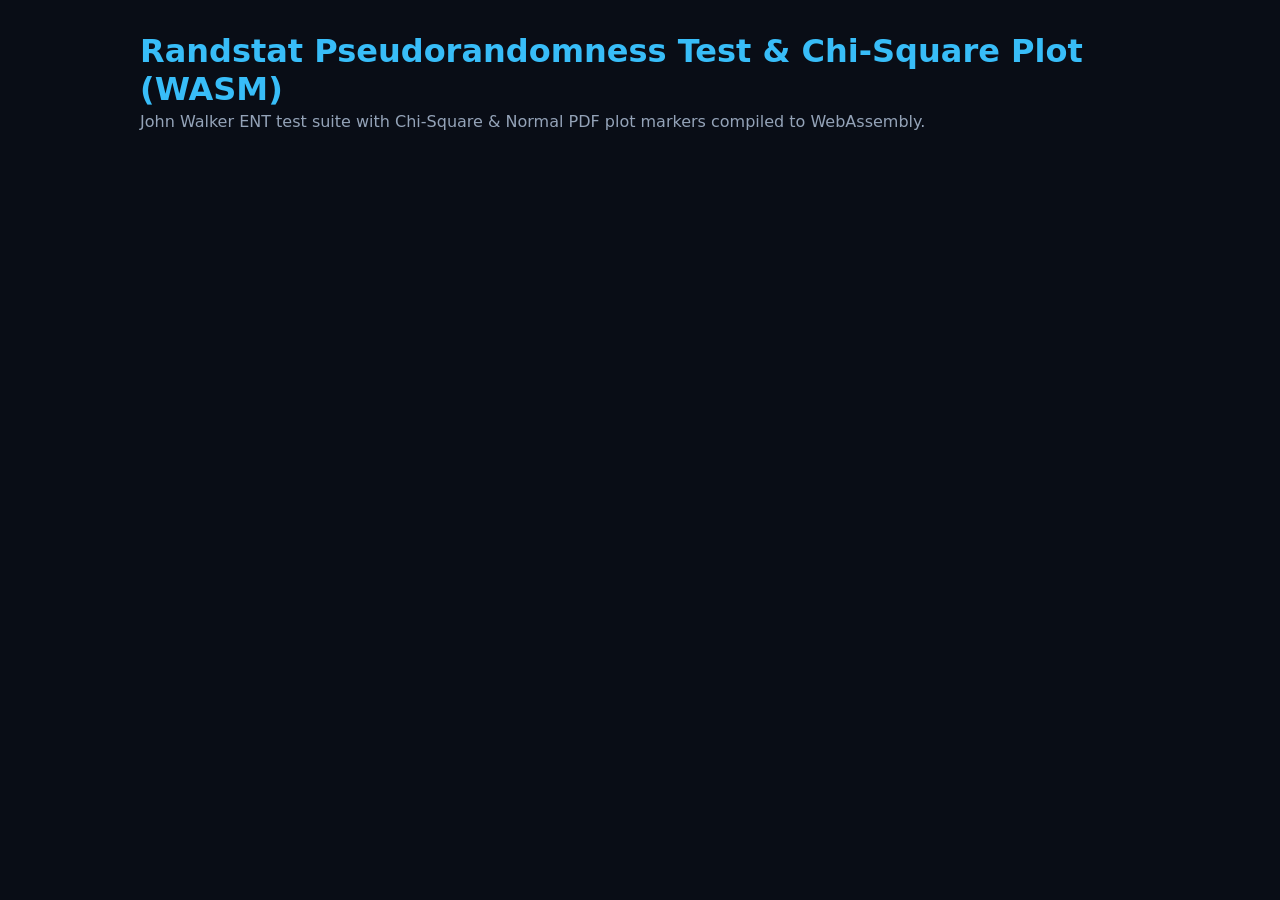
==== examples/index.html @ c2ea69a0 "Initial Commit: add EntropyAnalyzer UI component with WASM support and Chi-Square visualization - Im" ====
<!DOCTYPE html>
<html lang="en">
<head>
  <meta charset="UTF-8">
  <meta name="viewport" content="width=device-width, initial-scale=1.0">
  <title>Randstat Pseudorandomness Test & Chi-Square Plot (WASM)</title>
  <style>
    body {
      background: #090d16;
      color: #f8fafc;
      font-family: system-ui, -apple-system, BlinkMacSystemFont, 'Segoe UI', Roboto, sans-serif;
      margin: 0;
      padding: 2rem 1rem;
      display: flex;
      flex-direction: column;
      align-items: center;
    }
    .container {
      max-width: 1000px;
      width: 100%;
    }
    .main-header {
      margin-bottom: 1.5rem;
    }
    h1 {
      font-size: 2rem;
      font-weight: 700;
      color: #38bdf8;
      margin: 0 0 0.25rem 0;
    }
    p.subtitle {
      color: #94a3b8;
      margin: 0;
    }
  </style>
</head>
<body>
  <div class="container">
    <div class="main-header">
      <h1>Randstat Pseudorandomness Test & Chi-Square Plot (WASM)</h1>
      <p class="subtitle">John Walker ENT test suite with Chi-Square & Normal PDF plot markers compiled to WebAssembly.</p>
    </div>

    <!-- Embeddable Entropy Analyzer Container -->
    <div id="entropyContainer"></div>
  </div>

  <!-- Single Minified Bundle Import from dist/ -->
  <script src="../dist/randstat_ui.min.js"></script>
  <script>
    window.addEventListener('DOMContentLoaded', () => {
      new EntropyAnalyzer('#entropyContainer', {
        wasmUrl: '../dist/randstat.wasm'
      });
    });
  </script>
</body>
</html>
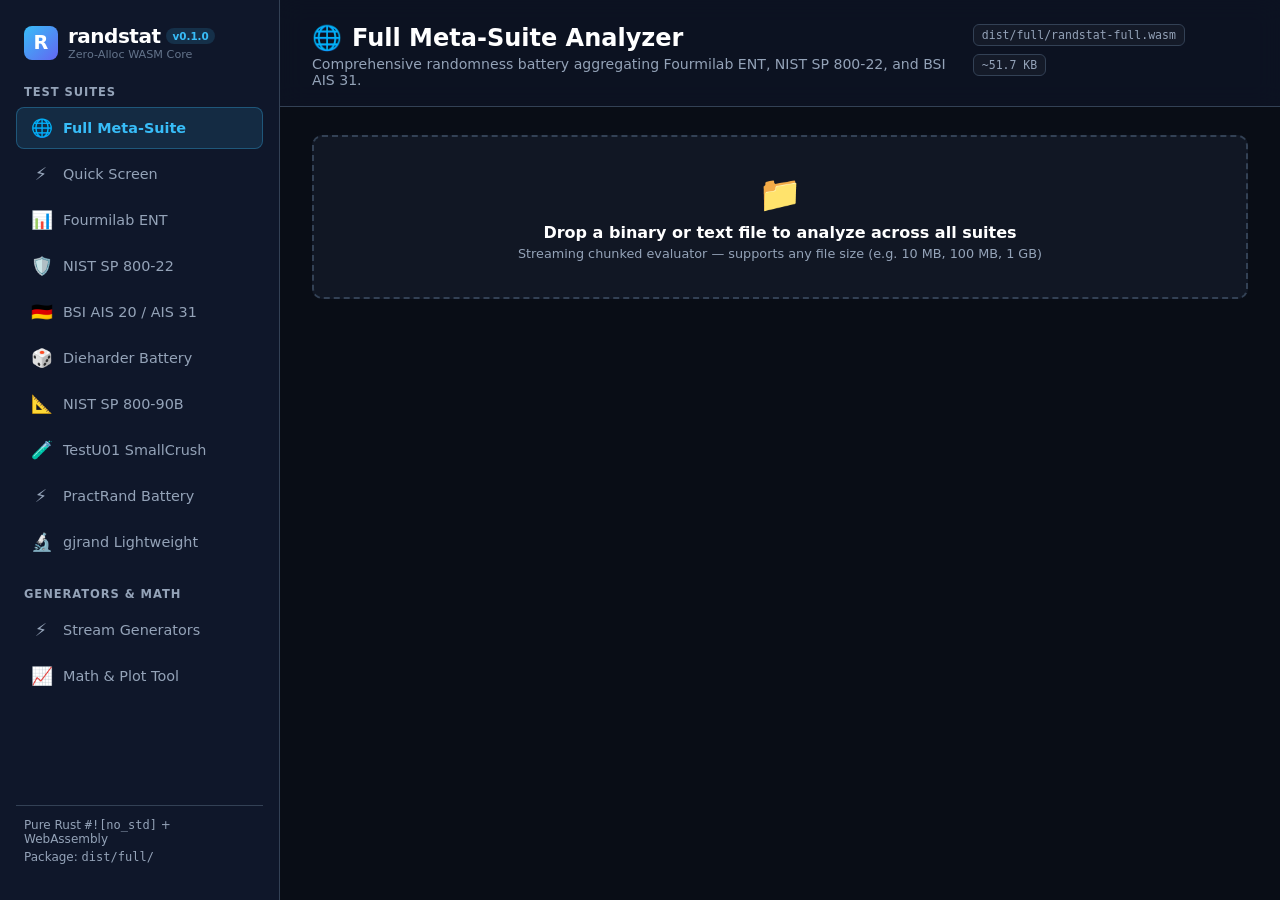
==== commit 36df6739: "Refactor gjrand, PractRand, and NIST UI to support 10 tests; update rendering logic for test status " ====
--- a/examples/index.html
+++ b/examples/index.html
@@ -3,56 +3,198 @@
 <head>
   <meta charset="UTF-8">
   <meta name="viewport" content="width=device-width, initial-scale=1.0">
-  <title>Randstat Pseudorandomness Test & Chi-Square Plot (WASM)</title>
-  <style>
-    body {
-      background: #090d16;
-      color: #f8fafc;
-      font-family: system-ui, -apple-system, BlinkMacSystemFont, 'Segoe UI', Roboto, sans-serif;
-      margin: 0;
-      padding: 2rem 1rem;
-      display: flex;
-      flex-direction: column;
-      align-items: center;
-    }
-    .container {
-      max-width: 1000px;
-      width: 100%;
-    }
-    .main-header {
-      margin-bottom: 1.5rem;
-    }
-    h1 {
-      font-size: 2rem;
-      font-weight: 700;
-      color: #38bdf8;
-      margin: 0 0 0.25rem 0;
-    }
-    p.subtitle {
-      color: #94a3b8;
-      margin: 0;
-    }
-  </style>
+  <title>Full Meta-Suite — Randstat WebAssembly</title>
+  <link rel="stylesheet" href="shared.css">
 </head>
 <body>
-  <div class="container">
-    <div class="main-header">
-      <h1>Randstat Pseudorandomness Test & Chi-Square Plot (WASM)</h1>
-      <p class="subtitle">John Walker ENT test suite with Chi-Square & Normal PDF plot markers compiled to WebAssembly.</p>
-    </div>
-
-    <!-- Embeddable Entropy Analyzer Container -->
-    <div id="entropyContainer"></div>
-  </div>
-
-  <!-- Single Minified Bundle Import from dist/ -->
-  <script src="../dist/randstat_ui.min.js"></script>
+
+  <!-- ─── Sidebar Navigation ──────────────────────────────────────────────── -->
+  <aside id="sidebar">
+    <a href="index.html" class="brand">
+      <div class="brand-icon">R</div>
+      <div>
+        <div style="display: flex; align-items: center; gap: 6px;">
+          <span class="brand-title">randstat</span>
+          <span class="brand-badge">v0.1.0</span>
+        </div>
+        <div style="font-size: 0.7rem; color: #64748b;">Zero-Alloc WASM Core</div>
+      </div>
+    </a>
+
+    <div>
+      <div class="nav-section-label">Test Suites</div>
+      <ul class="nav-list">
+        <li>
+          <a href="index.html" class="nav-item active">
+            <span class="icon">🌐</span>
+            <span>Full Meta-Suite</span>
+          </a>
+        </li>
+        <li>
+          <a href="quick.html" class="nav-item">
+            <span class="icon">⚡</span>
+            <span>Quick Screen</span>
+          </a>
+        </li>
+        <li>
+          <a href="ent.html" class="nav-item">
+            <span class="icon">📊</span>
+            <span>Fourmilab ENT</span>
+          </a>
+        </li>
+        <li>
+          <a href="nist.html" class="nav-item">
+            <span class="icon">🛡️</span>
+            <span>NIST SP 800-22</span>
+          </a>
+        </li>
+        <li>
+          <a href="ais31.html" class="nav-item">
+            <span class="icon">🇩🇪</span>
+            <span>BSI AIS 20 / AIS 31</span>
+          </a>
+        </li>
+        <li>
+          <a href="dieharder.html" class="nav-item">
+            <span class="icon">🎲</span>
+            <span>Dieharder Battery</span>
+          </a>
+        </li>
+        <li>
+          <a href="sp80090b.html" class="nav-item">
+            <span class="icon">📐</span>
+            <span>NIST SP 800-90B</span>
+          </a>
+        </li>
+        <li>
+          <a href="testu01.html" class="nav-item">
+            <span class="icon">🧪</span>
+            <span>TestU01 SmallCrush</span>
+          </a>
+        </li>
+        <li>
+          <a href="practrand.html" class="nav-item">
+            <span class="icon">⚡</span>
+            <span>PractRand Battery</span>
+          </a>
+        </li>
+        <li>
+          <a href="gjrand.html" class="nav-item">
+            <span class="icon">🔬</span>
+            <span>gjrand Lightweight</span>
+          </a>
+        </li>
+      </ul>
+    </div>
+
+    <div>
+      <div class="nav-section-label">Generators & Math</div>
+      <ul class="nav-list">
+        <li>
+          <a href="generators.html" class="nav-item">
+            <span class="icon">⚡</span>
+            <span>Stream Generators</span>
+          </a>
+        </li>
+        <li>
+          <a href="math.html" class="nav-item">
+            <span class="icon">📈</span>
+            <span>Math & Plot Tool</span>
+          </a>
+        </li>
+      </ul>
+    </div>
+
+    <div class="sidebar-footer">
+      <div>Pure Rust <code>#![no_std]</code> + WebAssembly</div>
+      <div>Package: <code>dist/full/</code></div>
+    </div>
+  </aside>
+
+  <!-- ─── Main Content Container ──────────────────────────────────────────── -->
+  <main id="main-content">
+    <header class="page-header">
+      <div>
+        <h1 class="page-title"><span>🌐</span> Full Meta-Suite Analyzer</h1>
+        <p class="page-desc">Comprehensive randomness battery aggregating Fourmilab ENT, NIST SP 800-22, and BSI AIS 31.</p>
+      </div>
+      <div class="page-badges">
+        <span class="page-badge">dist/full/randstat-full.wasm</span>
+        <span class="page-badge">~51.7 KB</span>
+      </div>
+    </header>
+
+    <div class="container">
+      <div id="dropzone" class="dropzone">
+        <div class="dropzone-icon">📁</div>
+        <div class="dropzone-title">Drop a binary or text file to analyze across all suites</div>
+        <div class="dropzone-desc">Streaming chunked evaluator — supports any file size (e.g. 10 MB, 100 MB, 1 GB)</div>
+        <input type="file" id="file-input" style="display: none;">
+      </div>
+
+      <div id="dashboard-container"></div>
+    </div>
+  </main>
+
+  <!-- Import ONLY Full Bundle from dist/full/ -->
+  <script src="../dist/full/randstat-full.min.js"></script>
   <script>
-    window.addEventListener('DOMContentLoaded', () => {
-      new EntropyAnalyzer('#entropyContainer', {
-        wasmUrl: '../dist/randstat.wasm'
+    let runner = null;
+
+    async function init() {
+      runner = await FullSuiteRunner.load('../dist/full/randstat-full.wasm');
+      const container = document.getElementById('dashboard-container');
+      const dropzone = document.getElementById('dropzone');
+      const dropTitle = dropzone.querySelector('.dropzone-title');
+      const fileInput = document.getElementById('file-input');
+
+      renderFullDashboard(container, runner.finalize(0.05), { initial: true });
+
+      async function processFile(file) {
+        if (!file) return;
+        runner.reset();
+        const chunkSize = 64 * 1024;
+        let offset = 0;
+        const total = file.size;
+
+        dropTitle.textContent = `Processing ${file.name} (0%)...`;
+
+        while (offset < total) {
+          const slice = file.slice(offset, offset + chunkSize);
+          const buf = new Uint8Array(await slice.arrayBuffer());
+          runner.update(buf);
+          offset += chunkSize;
+          const pct = Math.min(100, Math.round((offset / total) * 100));
+          dropTitle.textContent = `Evaluating across all suites: ${file.name} (${pct}%)...`;
+        }
+
+        const sizeStr = (total >= 1048576) ? (total / 1048576).toFixed(2) + ' MB' : Math.round(total / 1024) + ' KB';
+        dropTitle.textContent = `✓ Evaluated ${file.name} (${sizeStr})`;
+        const fullData = runner.finalize(0.05);
+        renderFullDashboard(container, fullData);
+      }
+
+      dropzone.addEventListener('click', () => fileInput.click());
+      fileInput.addEventListener('change', (e) => {
+        if (e.target.files.length > 0) {
+          processFile(e.target.files[0]);
+        }
       });
-    });
+      dropzone.addEventListener('dragover', (e) => {
+        e.preventDefault();
+        dropzone.classList.add('dragover');
+      });
+      dropzone.addEventListener('dragleave', () => dropzone.classList.remove('dragover'));
+      dropzone.addEventListener('drop', (e) => {
+        e.preventDefault();
+        dropzone.classList.remove('dragover');
+        if (e.dataTransfer.files.length > 0) {
+          processFile(e.dataTransfer.files[0]);
+        }
+      });
+    }
+
+    window.addEventListener('DOMContentLoaded', init);
   </script>
 </body>
 </html>
--- a/examples/shared.css
+++ b/examples/shared.css
@@ -0,0 +1,287 @@
+:root {
+  --bg-base: #090d16;
+  --bg-sidebar: #0f172a;
+  --bg-card: #1e293b;
+  --bg-card-subtle: #182234;
+  --border: #334155;
+  --border-accent: #38bdf8;
+  --text-main: #f8fafc;
+  --text-muted: #94a3b8;
+  --accent: #38bdf8;
+  --accent-hover: #0ea5e9;
+  --accent-green: #10b981;
+  --accent-purple: #a855f7;
+}
+
+* {
+  box-sizing: border-box;
+  margin: 0;
+  padding: 0;
+}
+
+body {
+  background: var(--bg-base);
+  color: var(--text-main);
+  font-family: system-ui, -apple-system, BlinkMacSystemFont, 'Segoe UI', Roboto, sans-serif;
+  display: flex;
+  min-height: 100vh;
+  overflow-x: hidden;
+}
+
+/* ─── Sidebar Navigation ────────────────────────────────────────────────── */
+#sidebar {
+  width: 280px;
+  background: var(--bg-sidebar);
+  border-right: 1px solid var(--border);
+  display: flex;
+  flex-direction: column;
+  flex-shrink: 0;
+  padding: 24px 16px;
+  gap: 24px;
+  z-index: 10;
+}
+
+.brand {
+  display: flex;
+  align-items: center;
+  gap: 10px;
+  padding: 0 8px;
+  text-decoration: none;
+}
+
+.brand-icon {
+  width: 34px;
+  height: 34px;
+  background: linear-gradient(135deg, #38bdf8, #6366f1);
+  border-radius: 8px;
+  display: flex;
+  align-items: center;
+  justify-content: center;
+  font-size: 1.2rem;
+  font-weight: 800;
+  color: #fff;
+}
+
+.brand-title {
+  font-size: 1.25rem;
+  font-weight: 700;
+  color: #fff;
+  letter-spacing: -0.5px;
+}
+
+.brand-badge {
+  font-size: 0.65rem;
+  padding: 2px 6px;
+  border-radius: 10px;
+  background: rgba(56, 189, 248, 0.15);
+  color: #38bdf8;
+  font-weight: 600;
+}
+
+.nav-section-label {
+  font-size: 0.72rem;
+  font-weight: 700;
+  text-transform: uppercase;
+  color: var(--text-muted);
+  letter-spacing: 0.08em;
+  padding: 0 8px;
+  margin-bottom: 8px;
+}
+
+.nav-list {
+  list-style: none;
+  display: flex;
+  flex-direction: column;
+  gap: 4px;
+}
+
+.nav-item {
+  display: flex;
+  align-items: center;
+  gap: 12px;
+  padding: 10px 14px;
+  border-radius: 8px;
+  color: var(--text-muted);
+  text-decoration: none;
+  font-size: 0.9rem;
+  font-weight: 500;
+  cursor: pointer;
+  transition: all 0.15s ease;
+  border: 1px solid transparent;
+}
+
+.nav-item:hover {
+  background: rgba(255, 255, 255, 0.04);
+  color: #fff;
+}
+
+.nav-item.active {
+  background: rgba(56, 189, 248, 0.12);
+  color: #38bdf8;
+  border-color: rgba(56, 189, 248, 0.3);
+  font-weight: 600;
+}
+
+.nav-item .icon {
+  font-size: 1.1rem;
+  width: 20px;
+  text-align: center;
+}
+
+.sidebar-footer {
+  margin-top: auto;
+  padding: 12px 8px;
+  border-top: 1px solid var(--border);
+  font-size: 0.75rem;
+  color: var(--text-muted);
+  display: flex;
+  flex-direction: column;
+  gap: 4px;
+}
+
+/* ─── Main Content Area ────────────────────────────────────────────────── */
+#main-content {
+  flex: 1;
+  display: flex;
+  flex-direction: column;
+  height: 100vh;
+  overflow-y: auto;
+}
+
+.page-header {
+  padding: 24px 32px 18px 32px;
+  border-bottom: 1px solid var(--border);
+  background: rgba(15, 23, 42, 0.6);
+  backdrop-filter: blur(12px);
+  display: flex;
+  justify-content: space-between;
+  align-items: flex-start;
+  gap: 16px;
+}
+
+.page-title {
+  font-size: 1.5rem;
+  font-weight: 700;
+  color: #fff;
+  display: flex;
+  align-items: center;
+  gap: 10px;
+}
+
+.page-desc {
+  font-size: 0.88rem;
+  color: var(--text-muted);
+  margin-top: 4px;
+}
+
+.page-badges {
+  display: flex;
+  gap: 8px;
+  flex-wrap: wrap;
+}
+
+.page-badge {
+  font-size: 0.72rem;
+  padding: 3px 8px;
+  border-radius: 6px;
+  border: 1px solid var(--border);
+  background: rgba(255, 255, 255, 0.03);
+  color: var(--text-muted);
+  font-family: ui-monospace, monospace;
+}
+
+.container {
+  padding: 28px 32px;
+  max-width: 1200px;
+  width: 100%;
+}
+
+/* ─── File Upload Dropzone ─────────────────────────────────────────────── */
+.dropzone {
+  border: 2px dashed var(--border);
+  border-radius: 10px;
+  padding: 36px 20px;
+  text-align: center;
+  background: rgba(30, 41, 59, 0.4);
+  cursor: pointer;
+  transition: all 0.2s ease;
+  margin-bottom: 24px;
+}
+
+.dropzone:hover, .dropzone.dragover {
+  border-color: var(--accent);
+  background: rgba(56, 189, 248, 0.05);
+}
+
+.dropzone-icon {
+  font-size: 2.2rem;
+  margin-bottom: 8px;
+}
+
+.dropzone-title {
+  font-size: 1rem;
+  font-weight: 600;
+  color: #fff;
+}
+
+.dropzone-desc {
+  font-size: 0.8rem;
+  color: var(--text-muted);
+  margin-top: 4px;
+}
+
+/* ─── Math Tool Cards ──────────────────────────────────────────────────── */
+.calc-card {
+  background: var(--bg-card);
+  border: 1px solid var(--border);
+  border-radius: 10px;
+  padding: 20px;
+  margin-bottom: 20px;
+}
+
+.calc-grid {
+  display: grid;
+  grid-template-columns: repeat(auto-fit, minmax(200px, 1fr));
+  gap: 16px;
+  margin-bottom: 16px;
+}
+
+.calc-input-group label {
+  display: block;
+  font-size: 0.8rem;
+  font-weight: 600;
+  color: var(--text-muted);
+  margin-bottom: 6px;
+}
+
+.calc-input-group input {
+  width: 100%;
+  background: #0f172a;
+  border: 1px solid var(--border);
+  color: #fff;
+  padding: 8px 12px;
+  border-radius: 6px;
+  font-size: 0.9rem;
+}
+
+.calc-results {
+  background: #0f172a;
+  border-radius: 6px;
+  padding: 16px;
+  display: grid;
+  grid-template-columns: repeat(auto-fit, minmax(160px, 1fr));
+  gap: 12px;
+  font-family: ui-monospace, monospace;
+}
+
+.calc-metric-name {
+  font-size: 0.72rem;
+  color: var(--text-muted);
+}
+
+.calc-metric-val {
+  font-size: 1.15rem;
+  font-weight: 700;
+  color: #38bdf8;
+  margin-top: 2px;
+}
